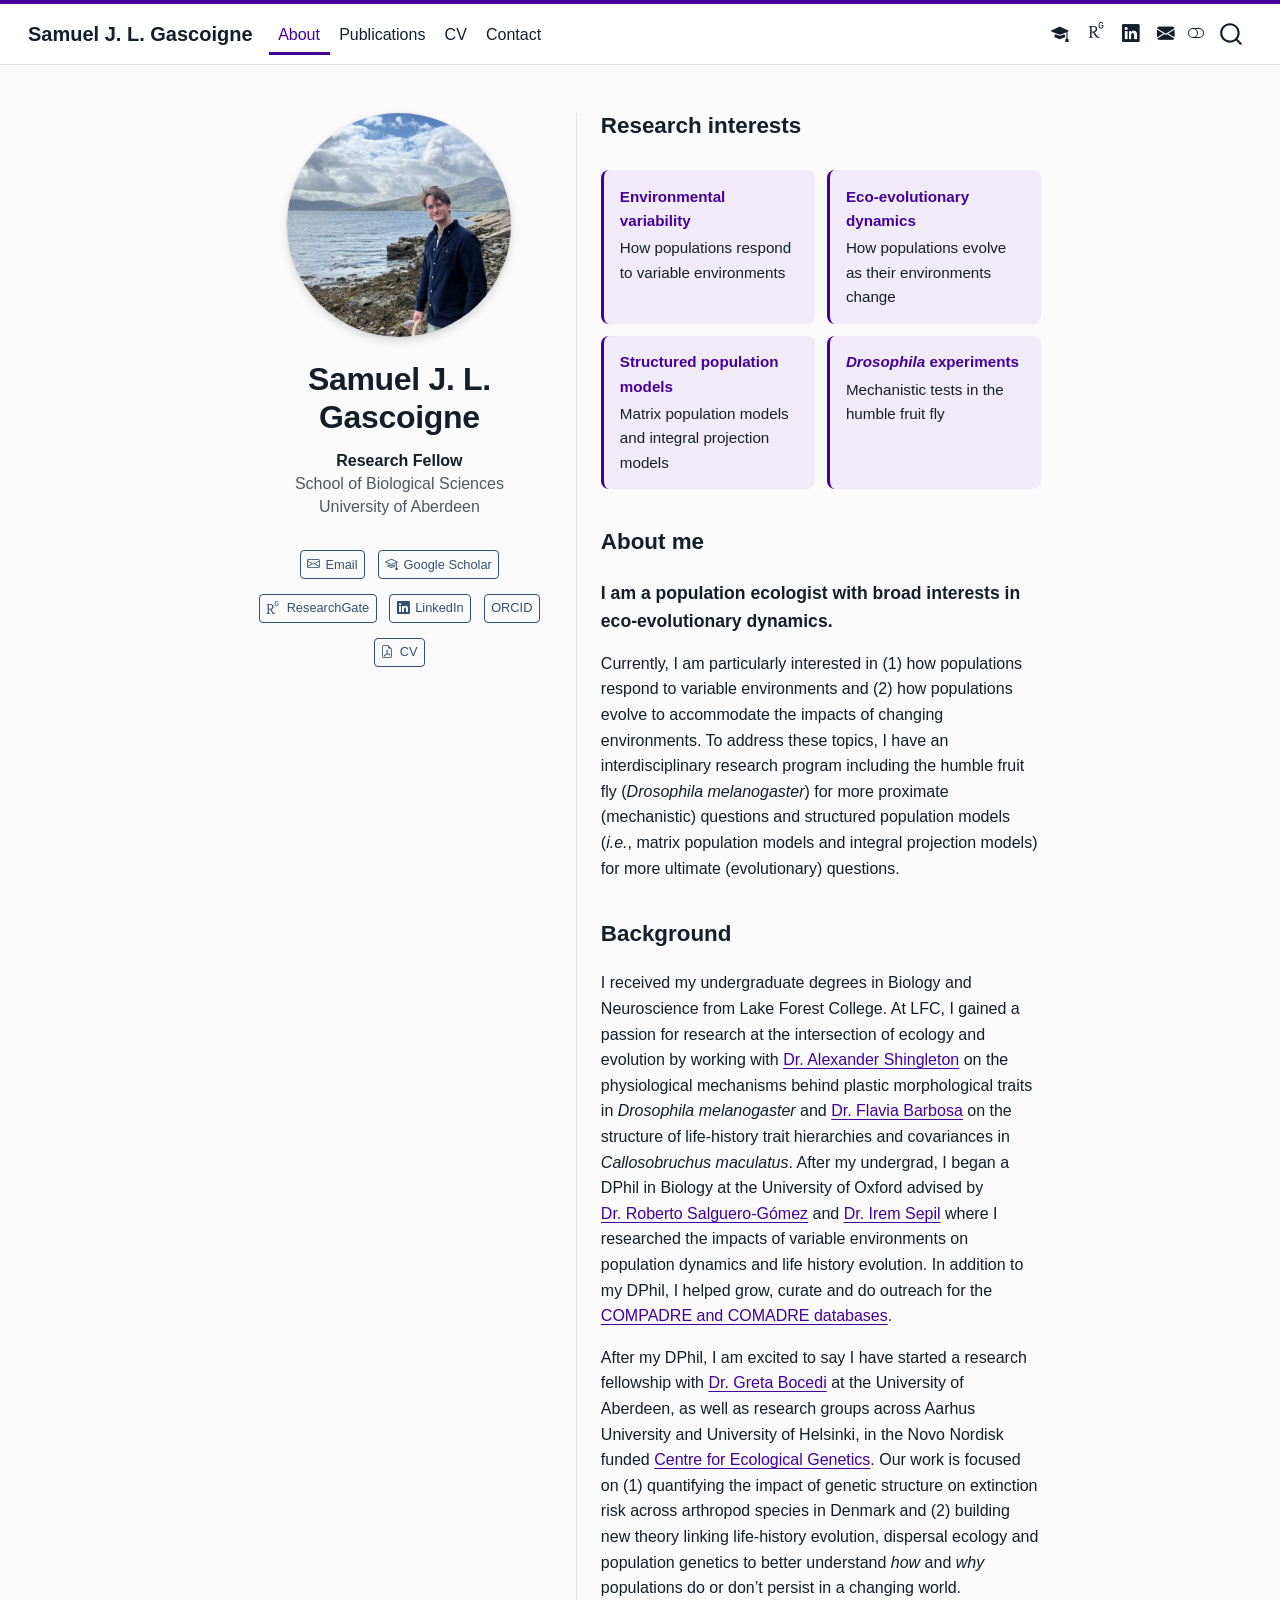
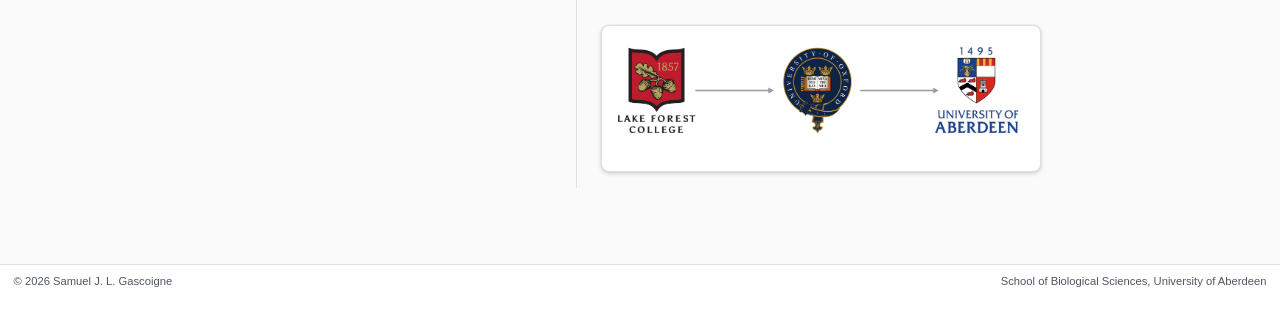
==== docs/index.html @ 5087ec46 "Convert site to Quarto with Fluent-style Sheffield theme - Replace R Markdown site (_site.yml, .rmd)" ====
<!DOCTYPE html>
<html xmlns="http://www.w3.org/1999/xhtml" lang="en" xml:lang="en"><head>

<meta charset="utf-8">
<meta name="generator" content="quarto-1.9.38">

<meta name="viewport" content="width=device-width, initial-scale=1.0, user-scalable=yes">


<title>Samuel J. L. Gascoigne | Population ecologist – Samuel J. L. Gascoigne</title>
<style>
/* Default styles provided by pandoc.
** See https://pandoc.org/MANUAL.html#variables-for-html for config info.
*/
code{white-space: pre-wrap;}
span.smallcaps{font-variant: small-caps;}
div.columns{display: flex; gap: min(4vw, 1.5em);}
div.column{flex: auto; overflow-x: auto;}
div.hanging-indent{margin-left: 1.5em; text-indent: -1.5em;}
ul.task-list{list-style: none;}
ul.task-list li input[type="checkbox"] {
  width: 0.8em;
  margin: 0 0.8em 0.2em -1em; /* quarto-specific, see https://github.com/quarto-dev/quarto-cli/issues/4556 */ 
  vertical-align: middle;
}
</style>


<script src="site_libs/quarto-nav/quarto-nav.js"></script>
<script src="site_libs/quarto-nav/headroom.min.js"></script>
<script src="site_libs/clipboard/clipboard.min.js"></script>
<script src="site_libs/quarto-search/autocomplete.umd.js"></script>
<script src="site_libs/quarto-search/fuse.min.js"></script>
<script src="site_libs/quarto-search/quarto-search.js"></script>
<meta name="quarto:offset" content="./">
<script src="site_libs/quarto-html/quarto.js" type="module"></script>
<script src="site_libs/quarto-html/tabsets/tabsets.js" type="module"></script>
<script src="site_libs/quarto-html/popper.min.js"></script>
<script src="site_libs/quarto-html/tippy.umd.min.js"></script>
<link href="site_libs/quarto-html/tippy.css" rel="stylesheet">
<link href="site_libs/quarto-html/quarto-syntax-highlighting-15634bcf2e68342d4ad2dfa704d543f6.css" rel="stylesheet" class="quarto-color-scheme" id="quarto-text-highlighting-styles">
<link href="site_libs/quarto-html/quarto-syntax-highlighting-dark-0a6b7249c26820e032cb0bd839ff02b1.css" rel="stylesheet" class="quarto-color-scheme quarto-color-alternate" id="quarto-text-highlighting-styles">
<link href="site_libs/quarto-html/quarto-syntax-highlighting-15634bcf2e68342d4ad2dfa704d543f6.css" rel="stylesheet" class="quarto-color-scheme-extra" id="quarto-text-highlighting-styles">
<script src="site_libs/bootstrap/bootstrap.min.js"></script>
<link href="site_libs/bootstrap/bootstrap-icons.css" rel="stylesheet">
<link href="site_libs/bootstrap/bootstrap-b6b786f0526619a5eb693b2f84f7fc36.min.css" rel="stylesheet" append-hash="true" class="quarto-color-scheme" id="quarto-bootstrap" data-mode="light">
<link href="site_libs/bootstrap/bootstrap-dark-0741469bf9aebf18b9f3e100cca4d98f.min.css" rel="stylesheet" append-hash="true" class="quarto-color-scheme quarto-color-alternate" id="quarto-bootstrap" data-mode="dark">
<link href="site_libs/bootstrap/bootstrap-b6b786f0526619a5eb693b2f84f7fc36.min.css" rel="stylesheet" append-hash="true" class="quarto-color-scheme-extra" id="quarto-bootstrap" data-mode="light">
<script id="quarto-search-options" type="application/json">{
  "location": "navbar",
  "copy-button": false,
  "collapse-after": 3,
  "panel-placement": "end",
  "type": "overlay",
  "limit": 50,
  "keyboard-shortcut": [
    "f",
    "/",
    "s"
  ],
  "show-item-context": false,
  "language": {
    "search-no-results-text": "No results",
    "search-matching-documents-text": "matching documents",
    "search-copy-link-title": "Copy link to search",
    "search-hide-matches-text": "Hide additional matches",
    "search-more-match-text": "more match in this document",
    "search-more-matches-text": "more matches in this document",
    "search-clear-button-title": "Clear",
    "search-text-placeholder": "",
    "search-detached-cancel-button-title": "Cancel",
    "search-submit-button-title": "Submit",
    "search-label": "Search"
  }
}</script>
<style>html{ scroll-behavior: smooth; }</style>


</head>

<body class="nav-fixed fullcontent quarto-light"><script id="quarto-html-before-body" type="application/javascript">
    const toggleBodyColorMode = (bsSheetEl) => {
      const mode = bsSheetEl.getAttribute("data-mode");
      const bodyEl = window.document.querySelector("body");
      if (mode === "dark") {
        bodyEl.classList.add("quarto-dark");
        bodyEl.classList.remove("quarto-light");
      } else {
        bodyEl.classList.add("quarto-light");
        bodyEl.classList.remove("quarto-dark");
      }
    }
    const toggleBodyColorPrimary = () => {
      const bsSheetEl = window.document.querySelector("link#quarto-bootstrap:not([rel=disabled-stylesheet])");
      if (bsSheetEl) {
        toggleBodyColorMode(bsSheetEl);
      }
    }
    const setColorSchemeToggle = (alternate) => {
      const toggles = window.document.querySelectorAll('.quarto-color-scheme-toggle');
      for (let i=0; i < toggles.length; i++) {
        const toggle = toggles[i];
        if (toggle) {
          if (alternate) {
            toggle.classList.add("alternate");
          } else {
            toggle.classList.remove("alternate");
          }
        }
      }
    };
    const toggleColorMode = (alternate) => {
      // Switch the stylesheets
      const primaryStylesheets = window.document.querySelectorAll('link.quarto-color-scheme:not(.quarto-color-alternate)');
      const alternateStylesheets = window.document.querySelectorAll('link.quarto-color-scheme.quarto-color-alternate');
      manageTransitions('#quarto-margin-sidebar .nav-link', false);
      if (alternate) {
        // note: dark is layered on light, we don't disable primary!
        enableStylesheet(alternateStylesheets);
        for (const sheetNode of alternateStylesheets) {
          if (sheetNode.id === "quarto-bootstrap") {
            toggleBodyColorMode(sheetNode);
          }
        }
      } else {
        disableStylesheet(alternateStylesheets);
        enableStylesheet(primaryStylesheets)
        toggleBodyColorPrimary();
      }
      manageTransitions('#quarto-margin-sidebar .nav-link', true);
      // Switch the toggles
      setColorSchemeToggle(alternate)
      // Hack to workaround the fact that safari doesn't
      // properly recolor the scrollbar when toggling (#1455)
      if (navigator.userAgent.indexOf('Safari') > 0 && navigator.userAgent.indexOf('Chrome') == -1) {
        manageTransitions("body", false);
        window.scrollTo(0, 1);
        setTimeout(() => {
          window.scrollTo(0, 0);
          manageTransitions("body", true);
        }, 40);
      }
    }
    const disableStylesheet = (stylesheets) => {
      for (let i=0; i < stylesheets.length; i++) {
        const stylesheet = stylesheets[i];
        stylesheet.rel = 'disabled-stylesheet';
      }
    }
    const enableStylesheet = (stylesheets) => {
      for (let i=0; i < stylesheets.length; i++) {
        const stylesheet = stylesheets[i];
        if(stylesheet.rel !== 'stylesheet') { // for Chrome, which will still FOUC without this check
          stylesheet.rel = 'stylesheet';
        }
      }
    }
    const manageTransitions = (selector, allowTransitions) => {
      const els = window.document.querySelectorAll(selector);
      for (let i=0; i < els.length; i++) {
        const el = els[i];
        if (allowTransitions) {
          el.classList.remove('notransition');
        } else {
          el.classList.add('notransition');
        }
      }
    }
    const isFileUrl = () => {
      return window.location.protocol === 'file:';
    }
    const hasAlternateSentinel = () => {
      let styleSentinel = getColorSchemeSentinel();
      if (styleSentinel !== null) {
        return styleSentinel === "alternate";
      } else {
        return false;
      }
    }
    const setStyleSentinel = (alternate) => {
      const value = alternate ? "alternate" : "default";
      if (!isFileUrl()) {
        window.localStorage.setItem("quarto-color-scheme", value);
      } else {
        localAlternateSentinel = value;
      }
    }
    const getColorSchemeSentinel = () => {
      if (!isFileUrl()) {
        const storageValue = window.localStorage.getItem("quarto-color-scheme");
        return storageValue != null ? storageValue : localAlternateSentinel;
      } else {
        return localAlternateSentinel;
      }
    }
    const toggleGiscusIfUsed = (isAlternate, darkModeDefault) => {
      const baseTheme = document.querySelector('#giscus-base-theme')?.value ?? 'light';
      const alternateTheme = document.querySelector('#giscus-alt-theme')?.value ?? 'dark';
      let newTheme = '';
      if(authorPrefersDark) {
        newTheme = isAlternate ? baseTheme : alternateTheme;
      } else {
        newTheme = isAlternate ? alternateTheme : baseTheme;
      }
      const changeGiscusTheme = () => {
        // From: https://github.com/giscus/giscus/issues/336
        const sendMessage = (message) => {
          const iframe = document.querySelector('iframe.giscus-frame');
          if (!iframe) return;
          iframe.contentWindow.postMessage({ giscus: message }, 'https://giscus.app');
        }
        sendMessage({
          setConfig: {
            theme: newTheme
          }
        });
      }
      const isGiscussLoaded = window.document.querySelector('iframe.giscus-frame') !== null;
      if (isGiscussLoaded) {
        changeGiscusTheme();
      }
    };
    const authorPrefersDark = false;
    const darkModeDefault = authorPrefersDark;
      document.querySelector('link#quarto-text-highlighting-styles.quarto-color-scheme-extra').rel = 'disabled-stylesheet';
      document.querySelector('link#quarto-bootstrap.quarto-color-scheme-extra').rel = 'disabled-stylesheet';
    let localAlternateSentinel = darkModeDefault ? 'alternate' : 'default';
    // Dark / light mode switch
    window.quartoToggleColorScheme = () => {
      // Read the current dark / light value
      let toAlternate = !hasAlternateSentinel();
      toggleColorMode(toAlternate);
      setStyleSentinel(toAlternate);
      toggleGiscusIfUsed(toAlternate, darkModeDefault);
      window.dispatchEvent(new Event('resize'));
    };
    // Switch to dark mode if need be
    if (hasAlternateSentinel()) {
      toggleColorMode(true);
    } else {
      toggleColorMode(false);
    }
  </script>

<div id="quarto-search-results"></div>
  <header id="quarto-header" class="headroom fixed-top">
    <nav class="navbar navbar-expand-lg " data-bs-theme="dark">
      <div class="navbar-container container-fluid">
      <div class="navbar-brand-container mx-auto">
    <a class="navbar-brand" href="./index.html">
    <span class="navbar-title">Samuel J. L. Gascoigne</span>
    </a>
  </div>
            <div id="quarto-search" class="" title="Search"></div>
          <button class="navbar-toggler" type="button" data-bs-toggle="collapse" data-bs-target="#navbarCollapse" aria-controls="navbarCollapse" role="menu" aria-expanded="false" aria-label="Toggle navigation" onclick="if (window.quartoToggleHeadroom) { window.quartoToggleHeadroom(); }">
  <span class="navbar-toggler-icon"></span>
</button>
          <div class="collapse navbar-collapse" id="navbarCollapse">
            <ul class="navbar-nav navbar-nav-scroll me-auto">
  <li class="nav-item">
    <a class="nav-link active" href="./index.html" aria-current="page"> 
<span class="menu-text">About</span></a>
  </li>  
  <li class="nav-item">
    <a class="nav-link" href="./publication.html"> 
<span class="menu-text">Publications</span></a>
  </li>  
  <li class="nav-item">
    <a class="nav-link" href="./cv.html"> 
<span class="menu-text">CV</span></a>
  </li>  
  <li class="nav-item">
    <a class="nav-link" href="./contact.html"> 
<span class="menu-text">Contact</span></a>
  </li>  
</ul>
            <ul class="navbar-nav navbar-nav-scroll ms-auto">
  <li class="nav-item compact">
    <a class="nav-link" href="https://scholar.google.com/citations?user=vQzYzlAAAAAJ&amp;hl=en"> <i class="bi bi-mortarboard-fill" role="img" aria-label="Google Scholar">
</i> 
<span class="menu-text"></span></a>
  </li>  
  <li class="nav-item">
    <a class="nav-link" href="https://www.researchgate.net/profile/Samuel-Gascoigne"> 
<span class="menu-text">ResearchGate</span></a>
  </li>  
  <li class="nav-item compact">
    <a class="nav-link" href="https://www.linkedin.com/in/samuel-gascoigne-5b3294219/"> <i class="bi bi-linkedin" role="img" aria-label="LinkedIn">
</i> 
<span class="menu-text"></span></a>
  </li>  
  <li class="nav-item compact">
    <a class="nav-link" href="mailto:samuel.gascoigne@abdn.ac.uk"> <i class="bi bi-envelope-fill" role="img" aria-label="Email">
</i> 
<span class="menu-text"></span></a>
  </li>  
</ul>
          </div> <!-- /navcollapse -->
            <div class="quarto-navbar-tools">
  <a href="" class="quarto-color-scheme-toggle quarto-navigation-tool  px-1" onclick="window.quartoToggleColorScheme(); return false;" title="Toggle dark mode"><i class="bi"></i></a>
</div>
      </div> <!-- /container-fluid -->
    </nav>
</header>
<!-- content -->
<div id="quarto-content" class="quarto-container page-columns page-rows-contents page-layout-article page-navbar">
<!-- sidebar -->
<!-- margin-sidebar -->
    
<!-- main -->
<div class="quarto-about-trestles">
  <div class="about-entity">
    <img src="images/headshot 2 resize3.jpg" class="about-image
  round " style="height: 14em; width: 14em;">
<header id="title-block-header" class="quarto-title-block default">
<div class="quarto-title">
<h1 class="title">Samuel J. L. Gascoigne</h1>
</div>
<div class="quarto-title-meta">
  </div>
</header>
    <div class="about-links">
  <a href="mailto:samuel.gascoigne@abdn.ac.uk" class="about-link" rel="" target="">
    <i class="bi bi-envelope"></i>
     <span class="about-link-text">Email</span>
  </a>
  <a href="https://scholar.google.com/citations?user=vQzYzlAAAAAJ&amp;hl=en" class="about-link" rel="" target="">
    <i class="bi bi-mortarboard"></i>
     <span class="about-link-text">Google Scholar</span>
  </a>
  <a href="https://www.researchgate.net/profile/Samuel-Gascoigne" class="about-link" rel="" target="">
     <span class="about-link-text">ResearchGate</span>
  </a>
  <a href="https://www.linkedin.com/in/samuel-gascoigne-5b3294219/" class="about-link" rel="" target="">
    <i class="bi bi-linkedin"></i>
     <span class="about-link-text">LinkedIn</span>
  </a>
  <a href="https://orcid.org/0000-0002-2984-1810" class="about-link" rel="" target="">
     <span class="about-link-text">ORCID</span>
  </a>
  <a href="/CV/Gascoigne_CV.pdf" class="about-link" rel="" target="">
    <i class="bi bi-file-earmark-pdf"></i>
     <span class="about-link-text">CV</span>
  </a>
</div>
  </div>
  <div class="about-contents"><main class="content" id="quarto-document-content">

<!-- Job title: a script at the bottom of this page moves it under your name -->
<div class="role">
<p><span class="role-title">Research Fellow</span> School of Biological Sciences<br>
University of Aberdeen</p>
</div>
<section id="research-interests" class="level2">
<h2 data-anchor-id="research-interests">Research interests</h2>
<div class="interest-grid">
<div>
<p><strong>Environmental variability</strong> How populations respond to variable environments</p>
</div>
<div>
<p><strong>Eco-evolutionary dynamics</strong> How populations evolve as their environments change</p>
</div>
<div>
<p><strong>Structured population models</strong> Matrix population models and integral projection models</p>
</div>
<div>
<p><strong><em>Drosophila</em> experiments</strong> Mechanistic tests in the humble fruit fly</p>
</div>
</div>
</section>
<section id="about-me" class="level2">
<h2 data-anchor-id="about-me">About me</h2>
<div class="lead-text">
<p><strong>I am a population ecologist with broad interests in eco-evolutionary dynamics.</strong></p>
</div>
<p>Currently, I am particularly interested in (1) how populations respond to variable environments and (2) how populations evolve to accommodate the impacts of changing environments. To address these topics, I have an interdisciplinary research program including the humble fruit fly (<em>Drosophila melanogaster</em>) for more proximate (mechanistic) questions and structured population models (<em>i.e.</em>, matrix population models and integral projection models) for more ultimate (evolutionary) questions.</p>
</section>
<section id="background" class="level2">
<h2 data-anchor-id="background">Background</h2>
<p>I received my undergraduate degrees in Biology and Neuroscience from Lake Forest College. At LFC, I gained a passion for research at the intersection of ecology and evolution by working with <a href="http://www.shingletonlab.org">Dr.&nbsp;Alexander Shingleton</a> on the physiological mechanisms behind plastic morphological traits in <em>Drosophila melanogaster</em> and <a href="https://sites.google.com/view/barbosalab/home?authuser=0">Dr.&nbsp;Flavia Barbosa</a> on the structure of life-history trait hierarchies and covariances in <em>Callosobruchus maculatus</em>. After my undergrad, I began a DPhil in Biology at the University of Oxford advised by <a href="https://www.salgo.ox.ac.uk/people/dr-rob-salguero-gomez">Dr.&nbsp;Roberto Salguero-Gómez</a> and <a href="https://www.biology.ox.ac.uk/people/dr-irem-sepil">Dr.&nbsp;Irem Sepil</a> where I researched the impacts of variable environments on population dynamics and life history evolution. In addition to my DPhil, I helped grow, curate and do outreach for the <a href="https://compadre-db.org">COMPADRE and COMADRE databases</a>.</p>
<p>After my DPhil, I am excited to say I have started a research fellowship with <a href="https://gretabocedi.com">Dr.&nbsp;Greta Bocedi</a> at the University of Aberdeen, as well as research groups across Aarhus University and University of Helsinki, in the Novo Nordisk funded <a href="https://bio.au.dk/forskning/forskningscentre/centre-for-ecological-genetics/people">Centre for Ecological Genetics</a>. Our work is focused on (1) quantifying the impact of genetic structure on extinction risk across arthropod species in Denmark and (2) building new theory linking life-history evolution, dispersal ecology and population genetics to better understand <em>how</em> and <em>why</em> populations do or don’t persist in a changing world.</p>
<div class="institutions card-surface p-3 mt-4">
<p><img src="images/institutions_1.png" class="img-fluid" alt="Logos of institutions I have worked with"></p>
</div>
<script>
  // Put the job title between the name and the link buttons
  (function () {
    var role = document.querySelector(".role");
    var links = document.querySelector(".about-entity .about-links");
    if (role && links) links.parentNode.insertBefore(role, links);
  })();
</script>


</section>
</main></div>
</div>
 <!-- /main -->
<script id="quarto-html-after-body" type="application/javascript">
  window.document.addEventListener("DOMContentLoaded", function (event) {
    // Ensure there is a toggle, if there isn't float one in the top right
    if (window.document.querySelector('.quarto-color-scheme-toggle') === null) {
      const a = window.document.createElement('a');
      a.classList.add('top-right');
      a.classList.add('quarto-color-scheme-toggle');
      a.href = "";
      a.onclick = function() { try { window.quartoToggleColorScheme(); } catch {} return false; };
      const i = window.document.createElement("i");
      i.classList.add('bi');
      a.appendChild(i);
      window.document.body.appendChild(a);
    }
    setColorSchemeToggle(hasAlternateSentinel())
    const isCodeAnnotation = (el) => {
      for (const clz of el.classList) {
        if (clz.startsWith('code-annotation-')) {                     
          return true;
        }
      }
      return false;
    }
    const onCopySuccess = function(e) {
      // button target
      const button = e.trigger;
      // don't keep focus
      button.blur();
      // flash "checked"
      button.classList.add('code-copy-button-checked');
      var currentTitle = button.getAttribute("title");
      button.setAttribute("title", "Copied!");
      let tooltip;
      if (window.bootstrap) {
        button.setAttribute("data-bs-toggle", "tooltip");
        button.setAttribute("data-bs-placement", "left");
        button.setAttribute("data-bs-title", "Copied!");
        tooltip = new bootstrap.Tooltip(button, 
          { trigger: "manual", 
            customClass: "code-copy-button-tooltip",
            offset: [0, -8]});
        tooltip.show();    
      }
      setTimeout(function() {
        if (tooltip) {
          tooltip.hide();
          button.removeAttribute("data-bs-title");
          button.removeAttribute("data-bs-toggle");
          button.removeAttribute("data-bs-placement");
        }
        button.setAttribute("title", currentTitle);
        button.classList.remove('code-copy-button-checked');
      }, 1000);
      // clear code selection
      e.clearSelection();
    }
    const getTextToCopy = function(trigger) {
      const outerScaffold = trigger.parentElement.cloneNode(true);
      const codeEl = outerScaffold.querySelector('code');
      for (const childEl of codeEl.children) {
        if (isCodeAnnotation(childEl)) {
          childEl.remove();
        }
      }
      return codeEl.innerText;
    }
    const clipboard = new window.ClipboardJS('.code-copy-button:not([data-in-quarto-modal])', {
      text: getTextToCopy
    });
    clipboard.on('success', onCopySuccess);
    if (window.document.getElementById('quarto-embedded-source-code-modal')) {
      const clipboardModal = new window.ClipboardJS('.code-copy-button[data-in-quarto-modal]', {
        text: getTextToCopy,
        container: window.document.getElementById('quarto-embedded-source-code-modal')
      });
      clipboardModal.on('success', onCopySuccess);
    }
      var localhostRegex = new RegExp(/^(?:http|https):\/\/localhost\:?[0-9]*\//);
      var mailtoRegex = new RegExp(/^mailto:/);
        var filterRegex = new RegExp("https:\/\/samuelgascoigne\.github\.io\/website\/");
      var isInternal = (href) => {
          return filterRegex.test(href) || localhostRegex.test(href) || mailtoRegex.test(href);
      }
      // Inspect non-navigation links and adorn them if external
     var links = window.document.querySelectorAll('a[href]:not(.nav-link):not(.navbar-brand):not(.toc-action):not(.sidebar-link):not(.sidebar-item-toggle):not(.pagination-link):not(.no-external):not([aria-hidden]):not(.dropdown-item):not(.quarto-navigation-tool):not(.about-link)');
      for (var i=0; i<links.length; i++) {
        const link = links[i];
        if (!isInternal(link.href)) {
          // undo the damage that might have been done by quarto-nav.js in the case of
          // links that we want to consider external
          if (link.dataset.originalHref !== undefined) {
            link.href = link.dataset.originalHref;
          }
            // target, if specified
            link.setAttribute("target", "_blank");
            if (link.getAttribute("rel") === null) {
              link.setAttribute("rel", "noopener");
            }
        }
      }
    function tippyHover(el, contentFn, onTriggerFn, onUntriggerFn) {
      const config = {
        allowHTML: true,
        maxWidth: 500,
        delay: 100,
        arrow: false,
        appendTo: function(el) {
            return el.parentElement;
        },
        interactive: true,
        interactiveBorder: 10,
        theme: 'quarto',
        placement: 'bottom-start',
      };
      if (contentFn) {
        config.content = contentFn;
      }
      if (onTriggerFn) {
        config.onTrigger = onTriggerFn;
      }
      if (onUntriggerFn) {
        config.onUntrigger = onUntriggerFn;
      }
      window.tippy(el, config); 
    }
    const noterefs = window.document.querySelectorAll('a[role="doc-noteref"]');
    for (var i=0; i<noterefs.length; i++) {
      const ref = noterefs[i];
      tippyHover(ref, function() {
        // use id or data attribute instead here
        let href = ref.getAttribute('data-footnote-href') || ref.getAttribute('href');
        try { href = new URL(href).hash; } catch {}
        const id = href.replace(/^#\/?/, "");
        const note = window.document.getElementById(id);
        if (note) {
          return note.innerHTML;
        } else {
          return "";
        }
      });
    }
    const xrefs = window.document.querySelectorAll('a.quarto-xref');
    const processXRef = (id, note) => {
      // Strip column container classes
      const stripColumnClz = (el) => {
        el.classList.remove("page-full", "page-columns");
        if (el.children) {
          for (const child of el.children) {
            stripColumnClz(child);
          }
        }
      }
      stripColumnClz(note)
      if (id === null || id.startsWith('sec-')) {
        // Special case sections, only their first couple elements
        const container = document.createElement("div");
        if (note.children && note.children.length > 2) {
          container.appendChild(note.children[0].cloneNode(true));
          for (let i = 1; i < note.children.length; i++) {
            const child = note.children[i];
            if (child.tagName === "P" && child.innerText === "") {
              continue;
            } else {
              container.appendChild(child.cloneNode(true));
              break;
            }
          }
          if (window.Quarto?.typesetMath) {
            window.Quarto.typesetMath(container);
          }
          return container.innerHTML
        } else {
          if (window.Quarto?.typesetMath) {
            window.Quarto.typesetMath(note);
          }
          return note.innerHTML;
        }
      } else {
        // Remove any anchor links if they are present
        const anchorLink = note.querySelector('a.anchorjs-link');
        if (anchorLink) {
          anchorLink.remove();
        }
        if (window.Quarto?.typesetMath) {
          window.Quarto.typesetMath(note);
        }
        if (note.classList.contains("callout")) {
          return note.outerHTML;
        } else {
          return note.innerHTML;
        }
      }
    }
    for (var i=0; i<xrefs.length; i++) {
      const xref = xrefs[i];
      tippyHover(xref, undefined, function(instance) {
        instance.disable();
        let url = xref.getAttribute('href');
        let hash = undefined; 
        if (url.startsWith('#')) {
          hash = url;
        } else {
          try { hash = new URL(url).hash; } catch {}
        }
        if (hash) {
          const id = hash.replace(/^#\/?/, "");
          const note = window.document.getElementById(id);
          if (note !== null) {
            try {
              const html = processXRef(id, note.cloneNode(true));
              instance.setContent(html);
            } finally {
              instance.enable();
              instance.show();
            }
          } else {
            // See if we can fetch this
            fetch(url.split('#')[0])
            .then(res => res.text())
            .then(html => {
              const parser = new DOMParser();
              const htmlDoc = parser.parseFromString(html, "text/html");
              const note = htmlDoc.getElementById(id);
              if (note !== null) {
                const html = processXRef(id, note);
                instance.setContent(html);
              } 
            }).finally(() => {
              instance.enable();
              instance.show();
            });
          }
        } else {
          // See if we can fetch a full url (with no hash to target)
          // This is a special case and we should probably do some content thinning / targeting
          fetch(url)
          .then(res => res.text())
          .then(html => {
            const parser = new DOMParser();
            const htmlDoc = parser.parseFromString(html, "text/html");
            const note = htmlDoc.querySelector('main.content');
            if (note !== null) {
              // This should only happen for chapter cross references
              // (since there is no id in the URL)
              // remove the first header
              if (note.children.length > 0 && note.children[0].tagName === "HEADER") {
                note.children[0].remove();
              }
              const html = processXRef(null, note);
              instance.setContent(html);
            } 
          }).finally(() => {
            instance.enable();
            instance.show();
          });
        }
      }, function(instance) {
      });
    }
        let selectedAnnoteEl;
        const selectorForAnnotation = ( cell, annotation) => {
          let cellAttr = 'data-code-cell="' + cell + '"';
          let lineAttr = 'data-code-annotation="' +  annotation + '"';
          const selector = 'span[' + cellAttr + '][' + lineAttr + ']';
          return selector;
        }
        const selectCodeLines = (annoteEl) => {
          const doc = window.document;
          const targetCell = annoteEl.getAttribute("data-target-cell");
          const targetAnnotation = annoteEl.getAttribute("data-target-annotation");
          const annoteSpan = window.document.querySelector(selectorForAnnotation(targetCell, targetAnnotation));
          const lines = annoteSpan.getAttribute("data-code-lines").split(",");
          const lineIds = lines.map((line) => {
            return targetCell + "-" + line;
          })
          let top = null;
          let height = null;
          let parent = null;
          if (lineIds.length > 0) {
              //compute the position of the single el (top and bottom and make a div)
              const el = window.document.getElementById(lineIds[0]);
              top = el.offsetTop;
              height = el.offsetHeight;
              parent = el.parentElement.parentElement;
            if (lineIds.length > 1) {
              const lastEl = window.document.getElementById(lineIds[lineIds.length - 1]);
              const bottom = lastEl.offsetTop + lastEl.offsetHeight;
              height = bottom - top;
            }
            if (top !== null && height !== null && parent !== null) {
              // cook up a div (if necessary) and position it 
              let div = window.document.getElementById("code-annotation-line-highlight");
              if (div === null) {
                div = window.document.createElement("div");
                div.setAttribute("id", "code-annotation-line-highlight");
                div.style.position = 'absolute';
                parent.appendChild(div);
              }
              div.style.top = top - 2 + "px";
              div.style.height = height + 4 + "px";
              div.style.left = 0;
              let gutterDiv = window.document.getElementById("code-annotation-line-highlight-gutter");
              if (gutterDiv === null) {
                gutterDiv = window.document.createElement("div");
                gutterDiv.setAttribute("id", "code-annotation-line-highlight-gutter");
                gutterDiv.style.position = 'absolute';
                const codeCell = window.document.getElementById(targetCell);
                const gutter = codeCell.querySelector('.code-annotation-gutter');
                gutter.appendChild(gutterDiv);
              }
              gutterDiv.style.top = top - 2 + "px";
              gutterDiv.style.height = height + 4 + "px";
            }
            selectedAnnoteEl = annoteEl;
          }
        };
        const unselectCodeLines = () => {
          const elementsIds = ["code-annotation-line-highlight", "code-annotation-line-highlight-gutter"];
          elementsIds.forEach((elId) => {
            const div = window.document.getElementById(elId);
            if (div) {
              div.remove();
            }
          });
          selectedAnnoteEl = undefined;
        };
          // Handle positioning of the toggle
      window.addEventListener(
        "resize",
        throttle(() => {
          elRect = undefined;
          if (selectedAnnoteEl) {
            selectCodeLines(selectedAnnoteEl);
          }
        }, 10)
      );
      function throttle(fn, ms) {
      let throttle = false;
      let timer;
        return (...args) => {
          if(!throttle) { // first call gets through
              fn.apply(this, args);
              throttle = true;
          } else { // all the others get throttled
              if(timer) clearTimeout(timer); // cancel #2
              timer = setTimeout(() => {
                fn.apply(this, args);
                timer = throttle = false;
              }, ms);
          }
        };
      }
        // Attach click handler to the DT
        const annoteDls = window.document.querySelectorAll('dt[data-target-cell]');
        for (const annoteDlNode of annoteDls) {
          annoteDlNode.addEventListener('click', (event) => {
            const clickedEl = event.target;
            if (clickedEl !== selectedAnnoteEl) {
              unselectCodeLines();
              const activeEl = window.document.querySelector('dt[data-target-cell].code-annotation-active');
              if (activeEl) {
                activeEl.classList.remove('code-annotation-active');
              }
              selectCodeLines(clickedEl);
              clickedEl.classList.add('code-annotation-active');
            } else {
              // Unselect the line
              unselectCodeLines();
              clickedEl.classList.remove('code-annotation-active');
            }
          });
        }
    const findCites = (el) => {
      const parentEl = el.parentElement;
      if (parentEl) {
        const cites = parentEl.dataset.cites;
        if (cites) {
          return {
            el,
            cites: cites.split(' ')
          };
        } else {
          return findCites(el.parentElement)
        }
      } else {
        return undefined;
      }
    };
    var bibliorefs = window.document.querySelectorAll('a[role="doc-biblioref"]');
    for (var i=0; i<bibliorefs.length; i++) {
      const ref = bibliorefs[i];
      const citeInfo = findCites(ref);
      if (citeInfo) {
        tippyHover(citeInfo.el, function() {
          var popup = window.document.createElement('div');
          citeInfo.cites.forEach(function(cite) {
            var citeDiv = window.document.createElement('div');
            citeDiv.classList.add('hanging-indent');
            citeDiv.classList.add('csl-entry');
            var biblioDiv = window.document.getElementById('ref-' + cite);
            if (biblioDiv) {
              citeDiv.innerHTML = biblioDiv.innerHTML;
            }
            popup.appendChild(citeDiv);
          });
          return popup.innerHTML;
        });
      }
    }
  });
  </script>
</div> <!-- /content -->
<footer class="footer">
  <div class="nav-footer">
    <div class="nav-footer-left">
<p>© 2026 Samuel J. L. Gascoigne</p>
</div>   
    <div class="nav-footer-center">
      &nbsp;
    </div>
    <div class="nav-footer-right">
<p>School of Biological Sciences, University of Aberdeen</p>
</div>
  </div>
</footer>




<script src="site_libs/quarto-html/zenscroll-min.js"></script>
</body></html>
---- docs/site_libs/quarto-html/tippy.css ----
.tippy-box[data-animation=fade][data-state=hidden]{opacity:0}[data-tippy-root]{max-width:calc(100vw - 10px)}.tippy-box{position:relative;background-color:#333;color:#fff;border-radius:4px;font-size:14px;line-height:1.4;white-space:normal;outline:0;transition-property:transform,visibility,opacity}.tippy-box[data-placement^=top]>.tippy-arrow{bottom:0}.tippy-box[data-placement^=top]>.tippy-arrow:before{bottom:-7px;left:0;border-width:8px 8px 0;border-top-color:initial;transform-origin:center top}.tippy-box[data-placement^=bottom]>.tippy-arrow{top:0}.tippy-box[data-placement^=bottom]>.tippy-arrow:before{top:-7px;left:0;border-width:0 8px 8px;border-bottom-color:initial;transform-origin:center bottom}.tippy-box[data-placement^=left]>.tippy-arrow{right:0}.tippy-box[data-placement^=left]>.tippy-arrow:before{border-width:8px 0 8px 8px;border-left-color:initial;right:-7px;transform-origin:center left}.tippy-box[data-placement^=right]>.tippy-arrow{left:0}.tippy-box[data-placement^=right]>.tippy-arrow:before{left:-7px;border-width:8px 8px 8px 0;border-right-color:initial;transform-origin:center right}.tippy-box[data-inertia][data-state=visible]{transition-timing-function:cubic-bezier(.54,1.5,.38,1.11)}.tippy-arrow{width:16px;height:16px;color:#333}.tippy-arrow:before{content:"";position:absolute;border-color:transparent;border-style:solid}.tippy-content{position:relative;padding:5px 9px;z-index:1}
---- docs/site_libs/quarto-html/quarto-syntax-highlighting-15634bcf2e68342d4ad2dfa704d543f6.css ----
/* quarto syntax highlight colors */
:root {
  --quarto-hl-ot-color: #003B4F;
  --quarto-hl-at-color: #657422;
  --quarto-hl-ss-color: #20794D;
  --quarto-hl-an-color: #5E5E5E;
  --quarto-hl-fu-color: #4758AB;
  --quarto-hl-st-color: #20794D;
  --quarto-hl-cf-color: #003B4F;
  --quarto-hl-op-color: #5E5E5E;
  --quarto-hl-er-color: #AD0000;
  --quarto-hl-bn-color: #AD0000;
  --quarto-hl-al-color: #AD0000;
  --quarto-hl-va-color: #111111;
  --quarto-hl-bu-color: inherit;
  --quarto-hl-ex-color: inherit;
  --quarto-hl-pp-color: #AD0000;
  --quarto-hl-in-color: #5E5E5E;
  --quarto-hl-vs-color: #20794D;
  --quarto-hl-wa-color: #5E5E5E;
  --quarto-hl-do-color: #5E5E5E;
  --quarto-hl-im-color: #00769E;
  --quarto-hl-ch-color: #20794D;
  --quarto-hl-dt-color: #AD0000;
  --quarto-hl-fl-color: #AD0000;
  --quarto-hl-co-color: #5E5E5E;
  --quarto-hl-cv-color: #5E5E5E;
  --quarto-hl-cn-color: #8f5902;
  --quarto-hl-sc-color: #5E5E5E;
  --quarto-hl-dv-color: #AD0000;
  --quarto-hl-kw-color: #003B4F;
}

/* other quarto variables */
:root {
  --quarto-font-monospace: SFMono-Regular, Menlo, Monaco, Consolas, "Liberation Mono", "Courier New", monospace;
}

/* syntax highlight based on Pandoc's rules */
pre > code.sourceCode > span {
  color: #003B4F;
}

code.sourceCode > span {
  color: #003B4F;
}

div.sourceCode,
div.sourceCode pre.sourceCode {
  color: #003B4F;
}

/* Normal */
code span {
  color: #003B4F;
}

/* Alert */
code span.al {
  color: #AD0000;
  font-style: inherit;
}

/* Annotation */
code span.an {
  color: #5E5E5E;
  font-style: inherit;
}

/* Attribute */
code span.at {
  color: #657422;
  font-style: inherit;
}

/* BaseN */
code span.bn {
  color: #AD0000;
  font-style: inherit;
}

/* BuiltIn */
code span.bu {
  font-style: inherit;
}

/* ControlFlow */
code span.cf {
  color: #003B4F;
  font-weight: bold;
  font-style: inherit;
}

/* Char */
code span.ch {
  color: #20794D;
  font-style: inherit;
}

/* Constant */
code span.cn {
  color: #8f5902;
  font-style: inherit;
}

/* Comment */
code span.co {
  color: #5E5E5E;
  font-style: inherit;
}

/* CommentVar */
code span.cv {
  color: #5E5E5E;
  font-style: italic;
}

/* Documentation */
code span.do {
  color: #5E5E5E;
  font-style: italic;
}

/* DataType */
code span.dt {
  color: #AD0000;
  font-style: inherit;
}

/* DecVal */
code span.dv {
  color: #AD0000;
  font-style: inherit;
}

/* Error */
code span.er {
  color: #AD0000;
  font-style: inherit;
}

/* Extension */
code span.ex {
  font-style: inherit;
}

/* Float */
code span.fl {
  color: #AD0000;
  font-style: inherit;
}

/* Function */
code span.fu {
  color: #4758AB;
  font-style: inherit;
}

/* Import */
code span.im {
  color: #00769E;
  font-style: inherit;
}

/* Information */
code span.in {
  color: #5E5E5E;
  font-style: inherit;
}

/* Keyword */
code span.kw {
  color: #003B4F;
  font-weight: bold;
  font-style: inherit;
}

/* Operator */
code span.op {
  color: #5E5E5E;
  font-style: inherit;
}

/* Other */
code span.ot {
  color: #003B4F;
  font-style: inherit;
}

/* Preprocessor */
code span.pp {
  color: #AD0000;
  font-style: inherit;
}

/* SpecialChar */
code span.sc {
  color: #5E5E5E;
  font-style: inherit;
}

/* SpecialString */
code span.ss {
  color: #20794D;
  font-style: inherit;
}

/* String */
code span.st {
  color: #20794D;
  font-style: inherit;
}

/* Variable */
code span.va {
  color: #111111;
  font-style: inherit;
}

/* VerbatimString */
code span.vs {
  color: #20794D;
  font-style: inherit;
}

/* Warning */
code span.wa {
  color: #5E5E5E;
  font-style: italic;
}

.prevent-inlining {
  content: "</";
}

/*# sourceMappingURL=f23921c56f73e400b49028c9186a1aa0.css.map */
---- docs/site_libs/quarto-html/quarto-syntax-highlighting-dark-0a6b7249c26820e032cb0bd839ff02b1.css ----
/* quarto syntax highlight colors */
:root {
  --quarto-hl-al-color: #f07178;
  --quarto-hl-an-color: #d4d0ab;
  --quarto-hl-at-color: #00e0e0;
  --quarto-hl-bn-color: #d4d0ab;
  --quarto-hl-bu-color: #abe338;
  --quarto-hl-ch-color: #abe338;
  --quarto-hl-co-color: #f8f8f2;
  --quarto-hl-cv-color: #ffd700;
  --quarto-hl-cn-color: #ffd700;
  --quarto-hl-cf-color: #ffa07a;
  --quarto-hl-dt-color: #ffa07a;
  --quarto-hl-dv-color: #d4d0ab;
  --quarto-hl-do-color: #f8f8f2;
  --quarto-hl-er-color: #f07178;
  --quarto-hl-ex-color: #00e0e0;
  --quarto-hl-fl-color: #d4d0ab;
  --quarto-hl-fu-color: #ffa07a;
  --quarto-hl-im-color: #abe338;
  --quarto-hl-in-color: #d4d0ab;
  --quarto-hl-kw-color: #ffa07a;
  --quarto-hl-op-color: #ffa07a;
  --quarto-hl-ot-color: #00e0e0;
  --quarto-hl-pp-color: #dcc6e0;
  --quarto-hl-re-color: #00e0e0;
  --quarto-hl-sc-color: #abe338;
  --quarto-hl-ss-color: #abe338;
  --quarto-hl-st-color: #abe338;
  --quarto-hl-va-color: #00e0e0;
  --quarto-hl-vs-color: #abe338;
  --quarto-hl-wa-color: #dcc6e0;
}

/* other quarto variables */
:root {
  --quarto-font-monospace: SFMono-Regular, Menlo, Monaco, Consolas, "Liberation Mono", "Courier New", monospace;
}

/* syntax highlight based on Pandoc's rules */
pre > code.sourceCode > span {
  color: #f8f8f2;
}

code.sourceCode > span {
  color: #f8f8f2;
}

div.sourceCode,
div.sourceCode pre.sourceCode {
  color: #f8f8f2;
}

/* Normal */
code span {
  color: #f8f8f2;
}

/* Alert */
code span.al {
  color: #f07178;
}

/* Annotation */
code span.an {
  color: #d4d0ab;
}

/* Attribute */
code span.at {
  color: #00e0e0;
}

/* BaseN */
code span.bn {
  color: #d4d0ab;
}

/* BuiltIn */
code span.bu {
  color: #abe338;
}

/* ControlFlow */
code span.cf {
  font-weight: bold;
  color: #ffa07a;
}

/* Char */
code span.ch {
  color: #abe338;
}

/* Constant */
code span.cn {
  color: #ffd700;
}

/* Comment */
code span.co {
  font-style: italic;
  color: #f8f8f2;
}

/* CommentVar */
code span.cv {
  color: #ffd700;
}

/* Documentation */
code span.do {
  color: #f8f8f2;
}

/* DataType */
code span.dt {
  color: #ffa07a;
}

/* DecVal */
code span.dv {
  color: #d4d0ab;
}

/* Error */
code span.er {
  color: #f07178;
  text-decoration: underline;
}

/* Extension */
code span.ex {
  font-weight: bold;
  color: #00e0e0;
}

/* Float */
code span.fl {
  color: #d4d0ab;
}

/* Function */
code span.fu {
  color: #ffa07a;
}

/* Import */
code span.im {
  color: #abe338;
}

/* Information */
code span.in {
  color: #d4d0ab;
}

/* Keyword */
code span.kw {
  font-weight: bold;
  color: #ffa07a;
}

/* Operator */
code span.op {
  color: #ffa07a;
}

/* Other */
code span.ot {
  color: #00e0e0;
}

/* Preprocessor */
code span.pp {
  color: #dcc6e0;
}

/* RegionMarker */
code span.re {
  background-color: #f8f8f2;
  color: #00e0e0;
}

/* SpecialChar */
code span.sc {
  color: #abe338;
}

/* SpecialString */
code span.ss {
  color: #abe338;
}

/* String */
code span.st {
  color: #abe338;
}

/* Variable */
code span.va {
  color: #00e0e0;
}

/* VerbatimString */
code span.vs {
  color: #abe338;
}

/* Warning */
code span.wa {
  color: #dcc6e0;
}

.prevent-inlining {
  content: "</";
}

/*# sourceMappingURL=175367c052bafc98bd680af3479823f0.css.map */
---- docs/site_libs/quarto-html/quarto-syntax-highlighting-15634bcf2e68342d4ad2dfa704d543f6.css ----
/* quarto syntax highlight colors */
:root {
  --quarto-hl-ot-color: #003B4F;
  --quarto-hl-at-color: #657422;
  --quarto-hl-ss-color: #20794D;
  --quarto-hl-an-color: #5E5E5E;
  --quarto-hl-fu-color: #4758AB;
  --quarto-hl-st-color: #20794D;
  --quarto-hl-cf-color: #003B4F;
  --quarto-hl-op-color: #5E5E5E;
  --quarto-hl-er-color: #AD0000;
  --quarto-hl-bn-color: #AD0000;
  --quarto-hl-al-color: #AD0000;
  --quarto-hl-va-color: #111111;
  --quarto-hl-bu-color: inherit;
  --quarto-hl-ex-color: inherit;
  --quarto-hl-pp-color: #AD0000;
  --quarto-hl-in-color: #5E5E5E;
  --quarto-hl-vs-color: #20794D;
  --quarto-hl-wa-color: #5E5E5E;
  --quarto-hl-do-color: #5E5E5E;
  --quarto-hl-im-color: #00769E;
  --quarto-hl-ch-color: #20794D;
  --quarto-hl-dt-color: #AD0000;
  --quarto-hl-fl-color: #AD0000;
  --quarto-hl-co-color: #5E5E5E;
  --quarto-hl-cv-color: #5E5E5E;
  --quarto-hl-cn-color: #8f5902;
  --quarto-hl-sc-color: #5E5E5E;
  --quarto-hl-dv-color: #AD0000;
  --quarto-hl-kw-color: #003B4F;
}

/* other quarto variables */
:root {
  --quarto-font-monospace: SFMono-Regular, Menlo, Monaco, Consolas, "Liberation Mono", "Courier New", monospace;
}

/* syntax highlight based on Pandoc's rules */
pre > code.sourceCode > span {
  color: #003B4F;
}

code.sourceCode > span {
  color: #003B4F;
}

div.sourceCode,
div.sourceCode pre.sourceCode {
  color: #003B4F;
}

/* Normal */
code span {
  color: #003B4F;
}

/* Alert */
code span.al {
  color: #AD0000;
  font-style: inherit;
}

/* Annotation */
code span.an {
  color: #5E5E5E;
  font-style: inherit;
}

/* Attribute */
code span.at {
  color: #657422;
  font-style: inherit;
}

/* BaseN */
code span.bn {
  color: #AD0000;
  font-style: inherit;
}

/* BuiltIn */
code span.bu {
  font-style: inherit;
}

/* ControlFlow */
code span.cf {
  color: #003B4F;
  font-weight: bold;
  font-style: inherit;
}

/* Char */
code span.ch {
  color: #20794D;
  font-style: inherit;
}

/* Constant */
code span.cn {
  color: #8f5902;
  font-style: inherit;
}

/* Comment */
code span.co {
  color: #5E5E5E;
  font-style: inherit;
}

/* CommentVar */
code span.cv {
  color: #5E5E5E;
  font-style: italic;
}

/* Documentation */
code span.do {
  color: #5E5E5E;
  font-style: italic;
}

/* DataType */
code span.dt {
  color: #AD0000;
  font-style: inherit;
}

/* DecVal */
code span.dv {
  color: #AD0000;
  font-style: inherit;
}

/* Error */
code span.er {
  color: #AD0000;
  font-style: inherit;
}

/* Extension */
code span.ex {
  font-style: inherit;
}

/* Float */
code span.fl {
  color: #AD0000;
  font-style: inherit;
}

/* Function */
code span.fu {
  color: #4758AB;
  font-style: inherit;
}

/* Import */
code span.im {
  color: #00769E;
  font-style: inherit;
}

/* Information */
code span.in {
  color: #5E5E5E;
  font-style: inherit;
}

/* Keyword */
code span.kw {
  color: #003B4F;
  font-weight: bold;
  font-style: inherit;
}

/* Operator */
code span.op {
  color: #5E5E5E;
  font-style: inherit;
}

/* Other */
code span.ot {
  color: #003B4F;
  font-style: inherit;
}

/* Preprocessor */
code span.pp {
  color: #AD0000;
  font-style: inherit;
}

/* SpecialChar */
code span.sc {
  color: #5E5E5E;
  font-style: inherit;
}

/* SpecialString */
code span.ss {
  color: #20794D;
  font-style: inherit;
}

/* String */
code span.st {
  color: #20794D;
  font-style: inherit;
}

/* Variable */
code span.va {
  color: #111111;
  font-style: inherit;
}

/* VerbatimString */
code span.vs {
  color: #20794D;
  font-style: inherit;
}

/* Warning */
code span.wa {
  color: #5E5E5E;
  font-style: italic;
}

.prevent-inlining {
  content: "</";
}

/*# sourceMappingURL=f23921c56f73e400b49028c9186a1aa0.css.map */
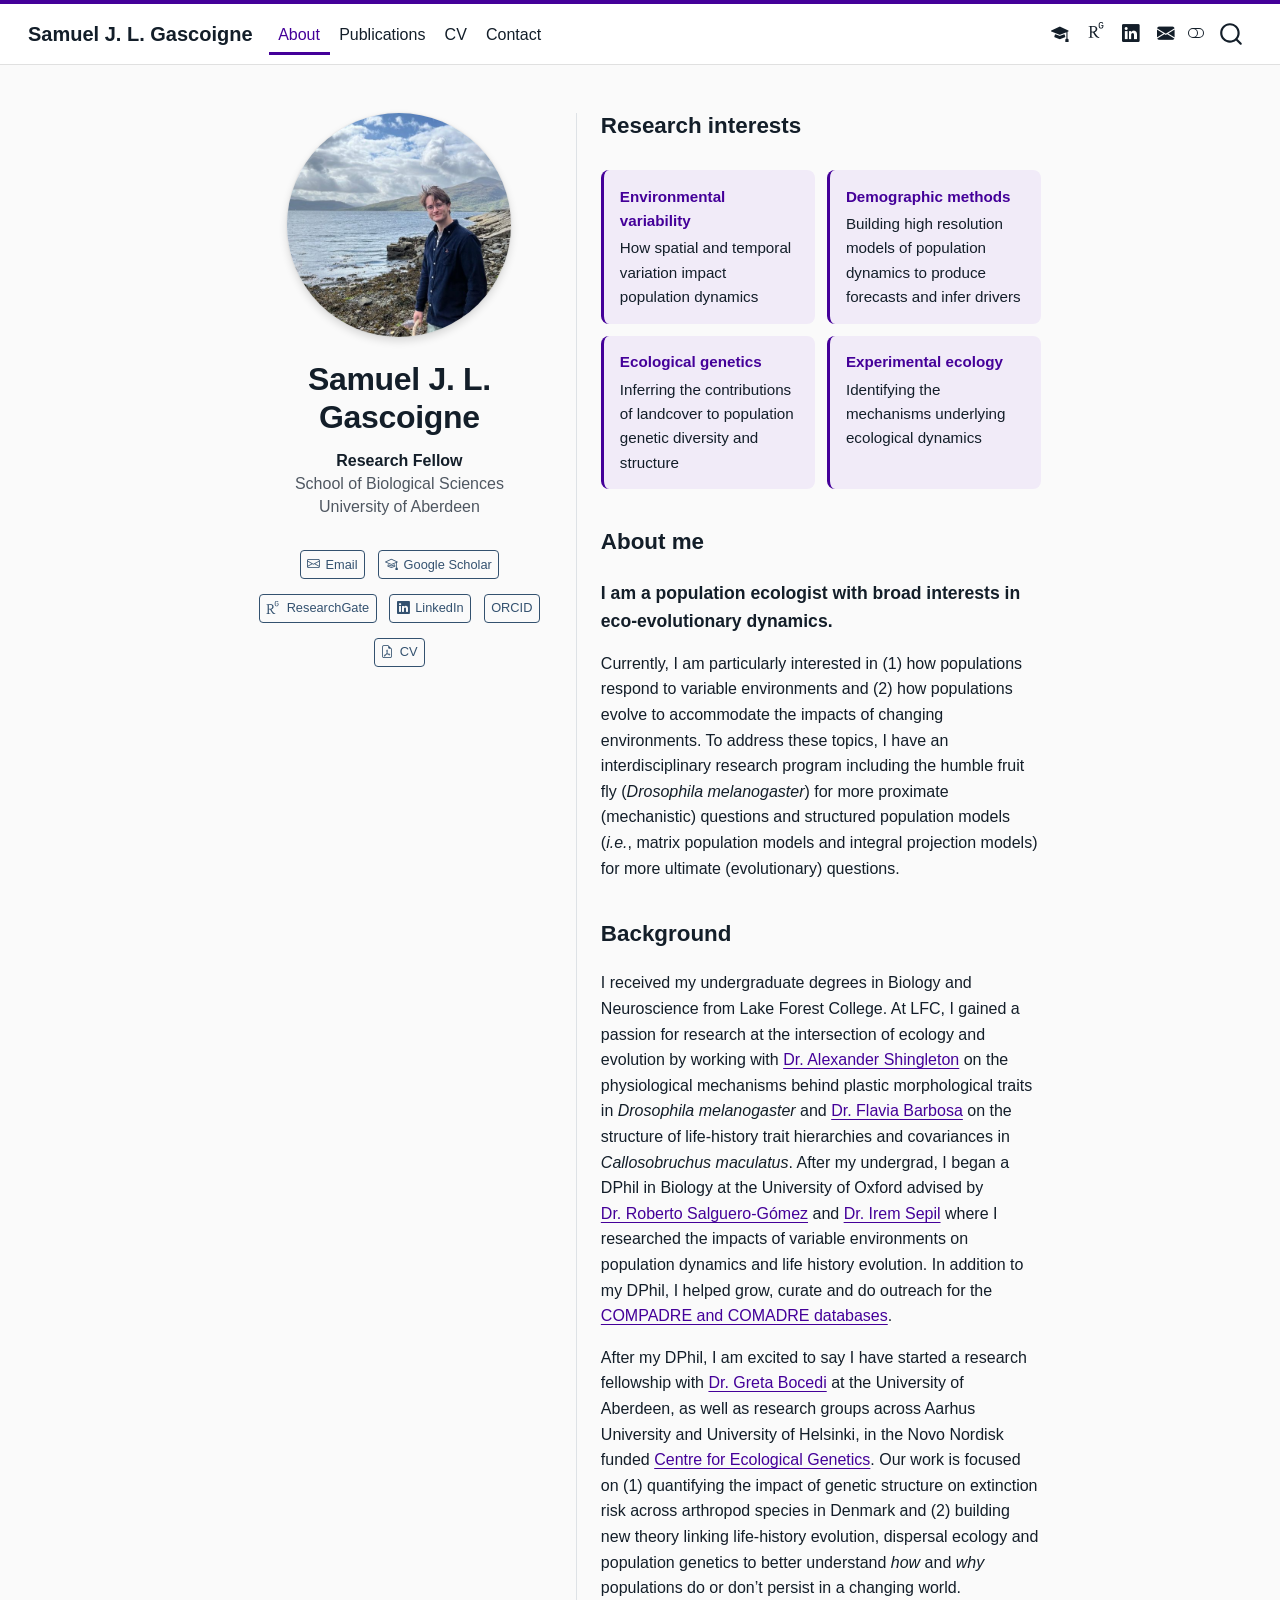
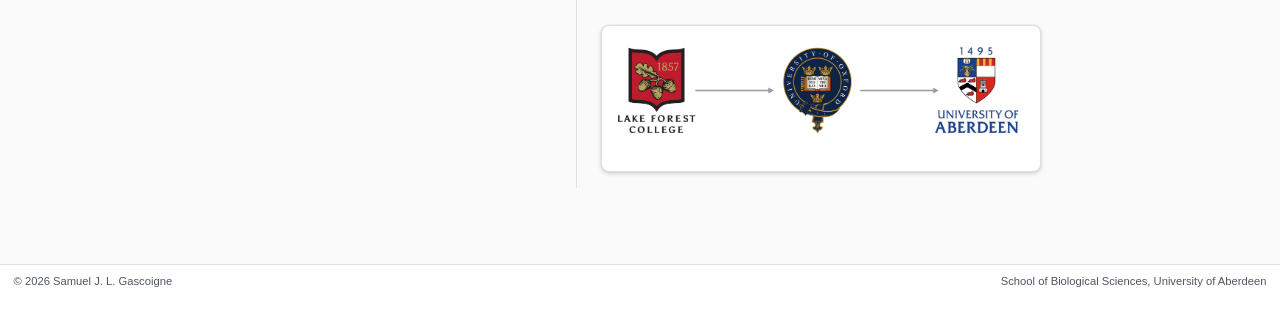
==== commit aedb934f: "Update research interest panels on About page Co-Authored-By: Claude Opus 5.5 <noreply@anthropic.com" ====
--- a/docs/index.html
+++ b/docs/index.html
@@ -355,16 +355,16 @@
 <h2 data-anchor-id="research-interests">Research interests</h2>
 <div class="interest-grid">
 <div>
-<p><strong>Environmental variability</strong> How populations respond to variable environments</p>
+<p><strong>Environmental variability</strong> How spatial and temporal variation impact population dynamics</p>
 </div>
 <div>
-<p><strong>Eco-evolutionary dynamics</strong> How populations evolve as their environments change</p>
+<p><strong>Demographic methods</strong> Building high resolution models of population dynamics to produce forecasts and infer drivers</p>
 </div>
 <div>
-<p><strong>Structured population models</strong> Matrix population models and integral projection models</p>
+<p><strong>Ecological genetics</strong> Inferring the contributions of landcover to population genetic diversity and structure</p>
 </div>
 <div>
-<p><strong><em>Drosophila</em> experiments</strong> Mechanistic tests in the humble fruit fly</p>
+<p><strong>Experimental ecology</strong> Identifying the mechanisms underlying ecological dynamics</p>
 </div>
 </div>
 </section>
